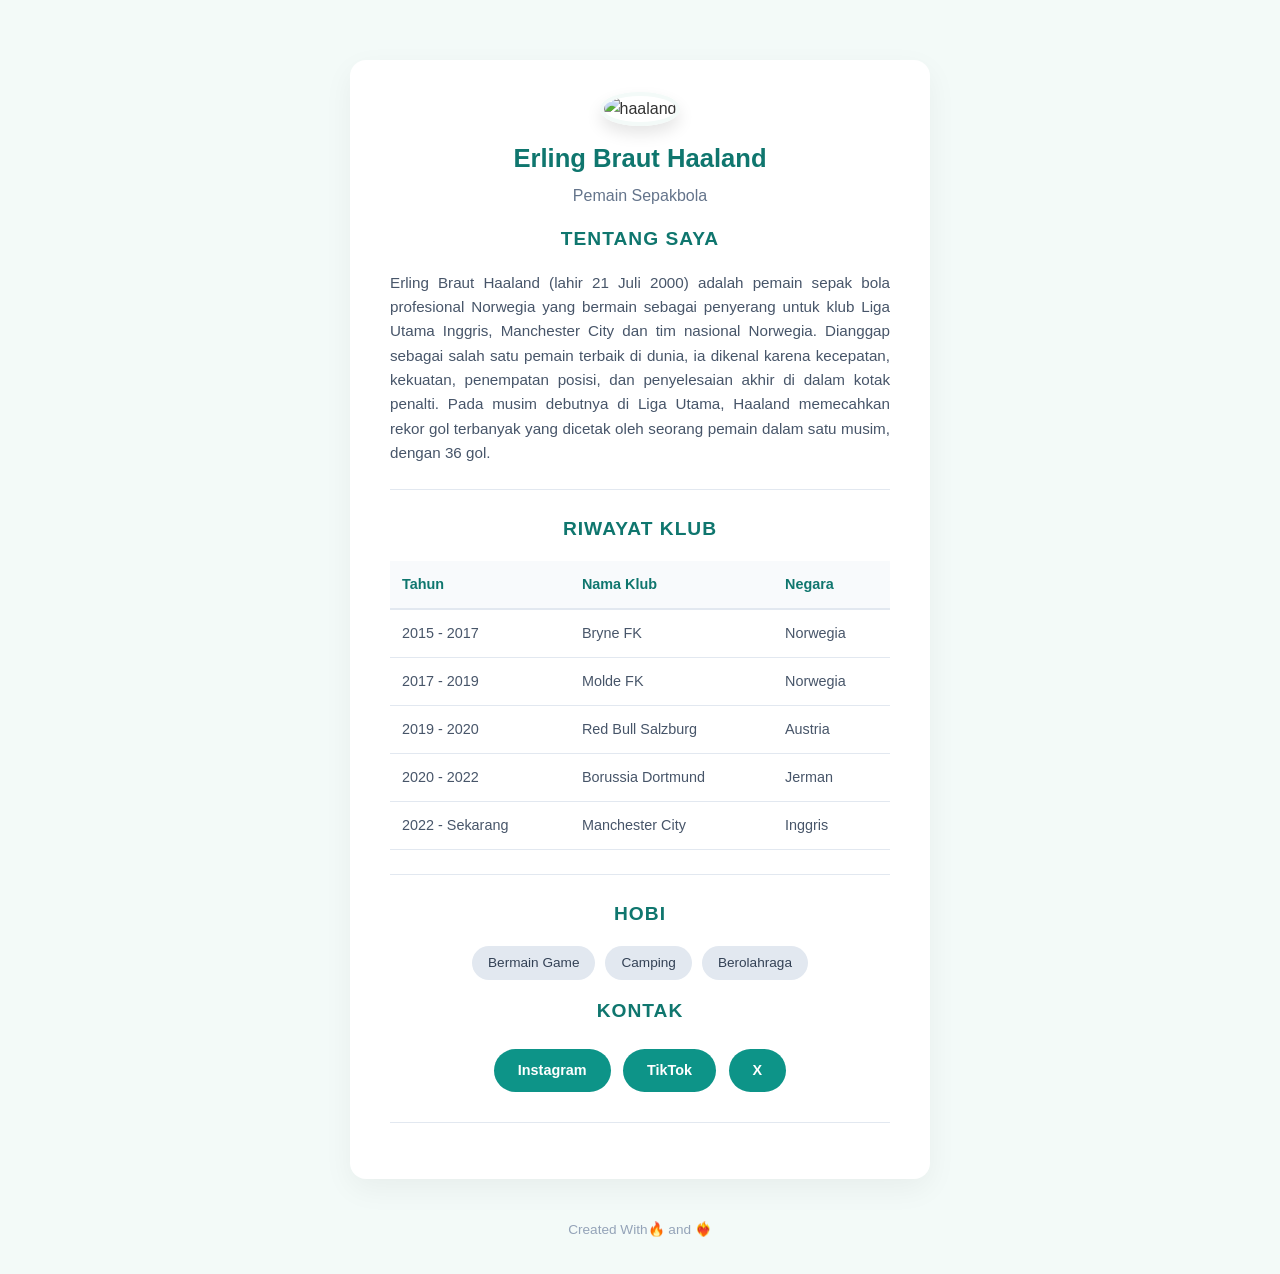
==== exercises/meet-02/04-css-profile/index.html @ cf58402d "feat: finish task 04-CSS-Profile" ====
<!-- index.html -->
<!-- Topik: Profil Polos -> Cantik dengan CSS -->
<!-- HTML di file ini SUDAH LENGKAP dan hampir tidak berubah dari
     02-html-profile — tugasmu di sini murni menulis CSS di style.css.
     Ganti teks di bawah dengan datamu sendiri kalau mau. -->
<!doctype html>
<html lang="id">
  <head>
    <meta charset="UTF-8" />
    <title>Profil Saya</title>
    <link rel="stylesheet" href="style.css" />
  </head>
  <body>
    <div class="card">
      <header>
        <img
          src="https://i.guim.co.uk/img/media/738ce55b0210242ed89525dc7217389fcdd954f6/867_295_3097_1858/master/3097.jpg?width=1200&height=1200&quality=85&auto=format&fit=crop&s=93c023f0b3182e74b5320381712d32d3"
          alt="haaland"
          class="foto"
        />

        <h1>Erling Braut Haaland</h1>
        <p>Pemain Sepakbola</p>
      </header>

      <main>
        <section>
          <h2>Tentang Saya</h2>
          <p>
            Erling Braut Haaland (lahir 21 Juli 2000) adalah pemain sepak bola
            profesional Norwegia yang bermain sebagai penyerang untuk klub Liga
            Utama Inggris, Manchester City dan tim nasional Norwegia. Dianggap
            sebagai salah satu pemain terbaik di dunia, ia dikenal karena
            kecepatan, kekuatan, penempatan posisi, dan penyelesaian akhir di
            dalam kotak penalti. Pada musim debutnya di Liga Utama, Haaland
            memecahkan rekor gol terbanyak yang dicetak oleh seorang pemain
            dalam satu musim, dengan 36 gol.
          </p>
        </section>
        <hr />

        <!-- Tambahan Mandiri -->
        <section>
          <h2>Riwayat Klub</h2>
          <table border="1" cellpadding="5" cellspacing="0">
            <tr>
              <th>Tahun</th>
              <th>Nama Klub</th>
              <th>Negara</th>
            </tr>
            <tr>
              <td>2015 - 2017</td>
              <td>Bryne FK</td>
              <td>Norwegia</td>
            </tr>
            <tr>
              <td>2017 - 2019</td>
              <td>Molde FK</td>
              <td>Norwegia</td>
            </tr>
            <tr>
              <td>2019 - 2020</td>
              <td>Red Bull Salzburg</td>
              <td>Austria</td>
            </tr>
            <tr>
              <td>2020 - 2022</td>
              <td>Borussia Dortmund</td>
              <td>Jerman</td>
            </tr>
            <tr>
              <td>2022 - Sekarang</td>
              <td>Manchester City</td>
              <td>Inggris</td>
            </tr>
          </table>
        </section>
        <hr />
        <section>
          <h2>Hobi</h2>
          <ul class="daftar-hobi">
            <li>Bermain Game</li>
            <li>Camping</li>
            <li>Berolahraga</li>
          </ul>
        </section>
        <section>
          <h2>Kontak</h2>

          <a
            href="https://www.instagram.com/erling/?hl=en"
            class="btn-instagram"
            target="_blank"
            >Instagram</a
          >
          <a
            href="https://www.tiktok.com/@erling"
            class="btn-tiktok"
            target="_blank"
            >TikTok</a
          >
          <a href="https://x.com/Erling?lang=en" class="btn-x" target="_blank"
            >X</a
          >
        </section>
        <hr />
      </main>
    </div>

    <footer>
      <p>Created With🔥 and ❤️‍🔥</p>
    </footer>
  </body>
</html>
---- exercises/meet-02/04-css-profile/style.css ----
/* style.css */

/* ============================================================
   BAGIAN 1 — Latar halaman & Tipografi Dasar
   ============================================================ */
body {
    background-color: #F3FAF8;
    font-family: Arial, Helvetica, sans-serif;
    color: #333333;
    line-height: 1.6;
    margin: 0;
    padding: 20px;
}

/* ============================================================
   BAGIAN 2 — Bungkus Kartu (Card)
   ============================================================ */
.card {
    background: #ffffff;
    max-width: 500px; /* Diperlebar sedikit agar tabel bernapas */
    margin: 40px auto;
    padding: 32px 40px;
    border-radius: 16px;
    box-shadow: 0 10px 30px rgba(0, 0, 0, 0.05); /* Shadow minimalis */
    text-align: center;
}

/* ============================================================
   BAGIAN 3 — Header: Foto & Judul
   ============================================================ */
.foto {
    width: 140px;
    height: 140px; /* Wajib ada height yang sama dengan width */
    object-fit: cover; /* Agar gambar tidak gepeng */
    border-radius: 50%;
    margin-bottom: 12px;
    border: 4px solid #F3FAF8;
    box-shadow: 0 8px 16px rgba(0, 0, 0, 0.1);
}

h1 {
    color: #0F766E;
    margin: 0 0 4px 0;
    font-size: 1.6rem;
}

header p {
    color: #64748B;
    margin-top: 0;
    font-weight: 500;
}

h2 {
    color: #0F766E;
    font-size: 1.2rem;
    margin-bottom: 16px;
    text-transform: uppercase;
    letter-spacing: 1px;
}

/* ============================================================
   BAGIAN 4 — Tentang Saya
   ============================================================ */
section p {
    color: #475569;
    font-size: 0.95rem;
    text-align: justify;
}

hr {
    border: none;
    border-top: 1px solid #E2E8F0;
    margin: 24px 0;
}

/* ============================================================
   BAGIAN 5 — Tabel Riwayat Klub (Clean Table)
   ============================================================ */
table {
    width: 100%;
    border-collapse: collapse;
    font-size: 0.9rem;
    text-align: left;
}

th {
    background-color: #F8FAFC;
    color: #0F766E;
    padding: 12px;
    font-weight: 600;
    border-bottom: 2px solid #E2E8F0;
}

td {
    padding: 12px;
    border-bottom: 1px solid #E2E8F0;
    color: #475569;
}

/* Menghilangkan garis vertikal bawaan HTML */
table, th, td {
    border-left: none;
    border-right: none;
    border-top: none;
}

/* ============================================================
   BAGIAN 6 — Hobi (Chips/Tags Style)
   ============================================================ */
.daftar-hobi {
    list-style: none; /* Hilangkan titik bullet */
    padding: 0;
    display: flex;
    justify-content: center;
    gap: 10px;
    flex-wrap: wrap;
}

.daftar-hobi li {
    background: #E2E8F0;
    color: #334155;
    padding: 6px 16px;
    border-radius: 20px;
    font-size: 0.85rem;
    font-weight: 500;
}

/* ============================================================
   BAGIAN 7 — Kontak (Tombol)
   ============================================================ */
/* Menyasar semua elemen <a> di dalam section terakhir */
section a {
    display: inline-block;
    background: #0D9488;
    color: white;
    padding: 10px 24px;
    margin: 6px 4px; /* Jarak antar tombol */
    border-radius: 30px;
    text-decoration: none;
    font-size: 0.9rem;
    font-weight: 600;
    transition: all 0.3s ease; /* Animasi mulus saat dihover */
}

section a:hover {
    background: #0F766E;
    transform: translateY(-2px); /* Efek tombol naik sedikit */
    box-shadow: 0 4px 10px rgba(13, 148, 136, 0.3);
}

/* ============================================================
   BAGIAN 8 — Footer
   ============================================================ */
footer {
    text-align: center;
    color: #94A3B8;
    font-size: 0.85rem;
    margin-top: 24px;
}
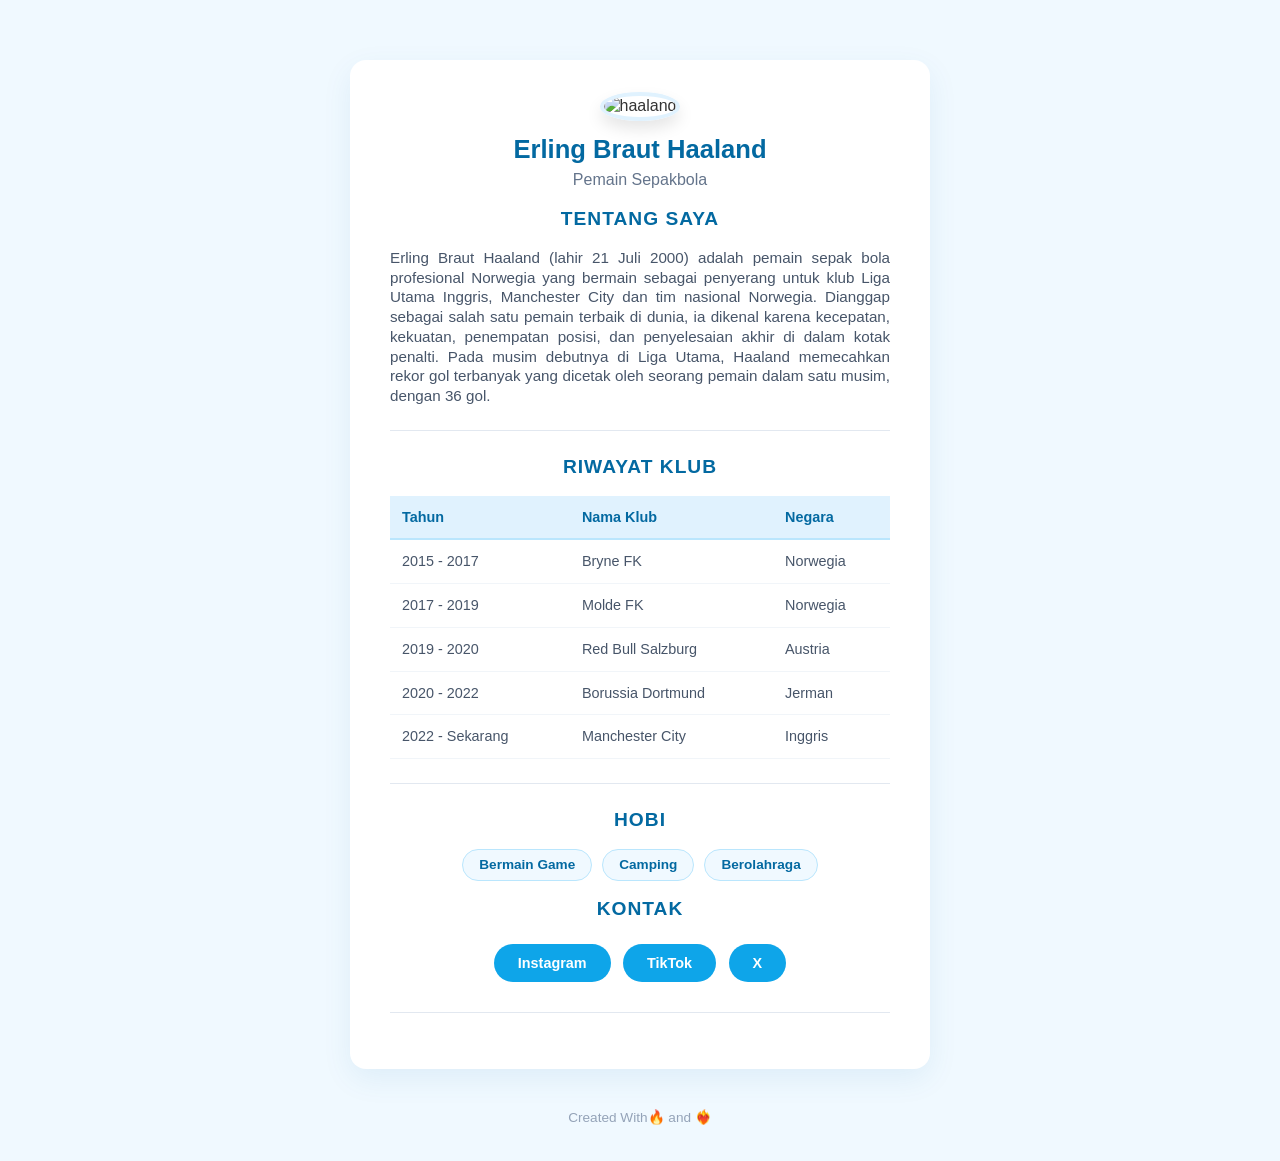
==== commit 80992c64: "style: change color for task 04-CSS-Profile" ====
--- a/exercises/meet-02/04-css-profile/index.html
+++ b/exercises/meet-02/04-css-profile/index.html
@@ -7,7 +7,7 @@
 <html lang="id">
   <head>
     <meta charset="UTF-8" />
-    <title>Profil Saya</title>
+    <title>Profil-Erling Haaland</title>
     <link rel="stylesheet" href="style.css" />
   </head>
   <body>
--- a/exercises/meet-02/04-css-profile/style.css
+++ b/exercises/meet-02/04-css-profile/style.css
@@ -4,10 +4,10 @@
    BAGIAN 1 — Latar halaman & Tipografi Dasar
    ============================================================ */
 body {
-    background-color: #F3FAF8;
+    background-color: #F0F9FF; /* Biru langit sangat muda */
     font-family: Arial, Helvetica, sans-serif;
     color: #333333;
-    line-height: 1.6;
+    line-height: 1.3;
     margin: 0;
     padding: 20px;
 }
@@ -17,11 +17,11 @@
    ============================================================ */
 .card {
     background: #ffffff;
-    max-width: 500px; /* Diperlebar sedikit agar tabel bernapas */
+    max-width: 500px;
     margin: 40px auto;
     padding: 32px 40px;
     border-radius: 16px;
-    box-shadow: 0 10px 30px rgba(0, 0, 0, 0.05); /* Shadow minimalis */
+    box-shadow: 0 10px 30px rgba(3, 105, 161, 0.08); /* Shadow biru tipis */
     text-align: center;
 }
 
@@ -30,16 +30,16 @@
    ============================================================ */
 .foto {
     width: 140px;
-    height: 140px; /* Wajib ada height yang sama dengan width */
-    object-fit: cover; /* Agar gambar tidak gepeng */
+    height: 140px;
+    object-fit: cover;
     border-radius: 50%;
     margin-bottom: 12px;
-    border: 4px solid #F3FAF8;
+    border: 4px solid #E0F2FE; /* Border biru muda */
     box-shadow: 0 8px 16px rgba(0, 0, 0, 0.1);
 }
 
 h1 {
-    color: #0F766E;
+    color: #0369A1; /* Biru Navy tegas */
     margin: 0 0 4px 0;
     font-size: 1.6rem;
 }
@@ -51,7 +51,7 @@
 }
 
 h2 {
-    color: #0F766E;
+    color: #0369A1;
     font-size: 1.2rem;
     margin-bottom: 16px;
     text-transform: uppercase;
@@ -74,7 +74,7 @@
 }
 
 /* ============================================================
-   BAGIAN 5 — Tabel Riwayat Klub (Clean Table)
+   BAGIAN 5 — Tabel Riwayat Klub
    ============================================================ */
 table {
     width: 100%;
@@ -84,20 +84,19 @@
 }
 
 th {
-    background-color: #F8FAFC;
-    color: #0F766E;
+    background-color: #E0F2FE; /* Header biru muda */
+    color: #0369A1;
     padding: 12px;
     font-weight: 600;
-    border-bottom: 2px solid #E2E8F0;
+    border-bottom: 2px solid #BAE6FD;
 }
 
 td {
     padding: 12px;
-    border-bottom: 1px solid #E2E8F0;
+    border-bottom: 1px solid #F1F5F9;
     color: #475569;
 }
 
-/* Menghilangkan garis vertikal bawaan HTML */
 table, th, td {
     border-left: none;
     border-right: none;
@@ -105,10 +104,10 @@
 }
 
 /* ============================================================
-   BAGIAN 6 — Hobi (Chips/Tags Style)
+   BAGIAN 6 — Hobi
    ============================================================ */
 .daftar-hobi {
-    list-style: none; /* Hilangkan titik bullet */
+    list-style: none;
     padding: 0;
     display: flex;
     justify-content: center;
@@ -117,35 +116,35 @@
 }
 
 .daftar-hobi li {
-    background: #E2E8F0;
-    color: #334155;
+    background: #F0F9FF;
+    color: #0369A1;
+    border: 1px solid #BAE6FD; /* Outline tipis */
     padding: 6px 16px;
     border-radius: 20px;
     font-size: 0.85rem;
-    font-weight: 500;
+    font-weight: 600;
 }
 
 /* ============================================================
-   BAGIAN 7 — Kontak (Tombol)
+   BAGIAN 7 — Kontak
    ============================================================ */
-/* Menyasar semua elemen <a> di dalam section terakhir */
 section a {
     display: inline-block;
-    background: #0D9488;
+    background: #0EA5E9; /* Man City Sky Blue */
     color: white;
     padding: 10px 24px;
-    margin: 6px 4px; /* Jarak antar tombol */
+    margin: 6px 4px;
     border-radius: 30px;
     text-decoration: none;
     font-size: 0.9rem;
     font-weight: 600;
-    transition: all 0.3s ease; /* Animasi mulus saat dihover */
+    transition: all 0.3s ease;
 }
 
 section a:hover {
-    background: #0F766E;
-    transform: translateY(-2px); /* Efek tombol naik sedikit */
-    box-shadow: 0 4px 10px rgba(13, 148, 136, 0.3);
+    background: #0284C7; /* Biru yang lebih gelap saat di-hover */
+    transform: translateY(-2px);
+    box-shadow: 0 4px 10px rgba(14, 165, 233, 0.3);
 }
 
 /* ============================================================
